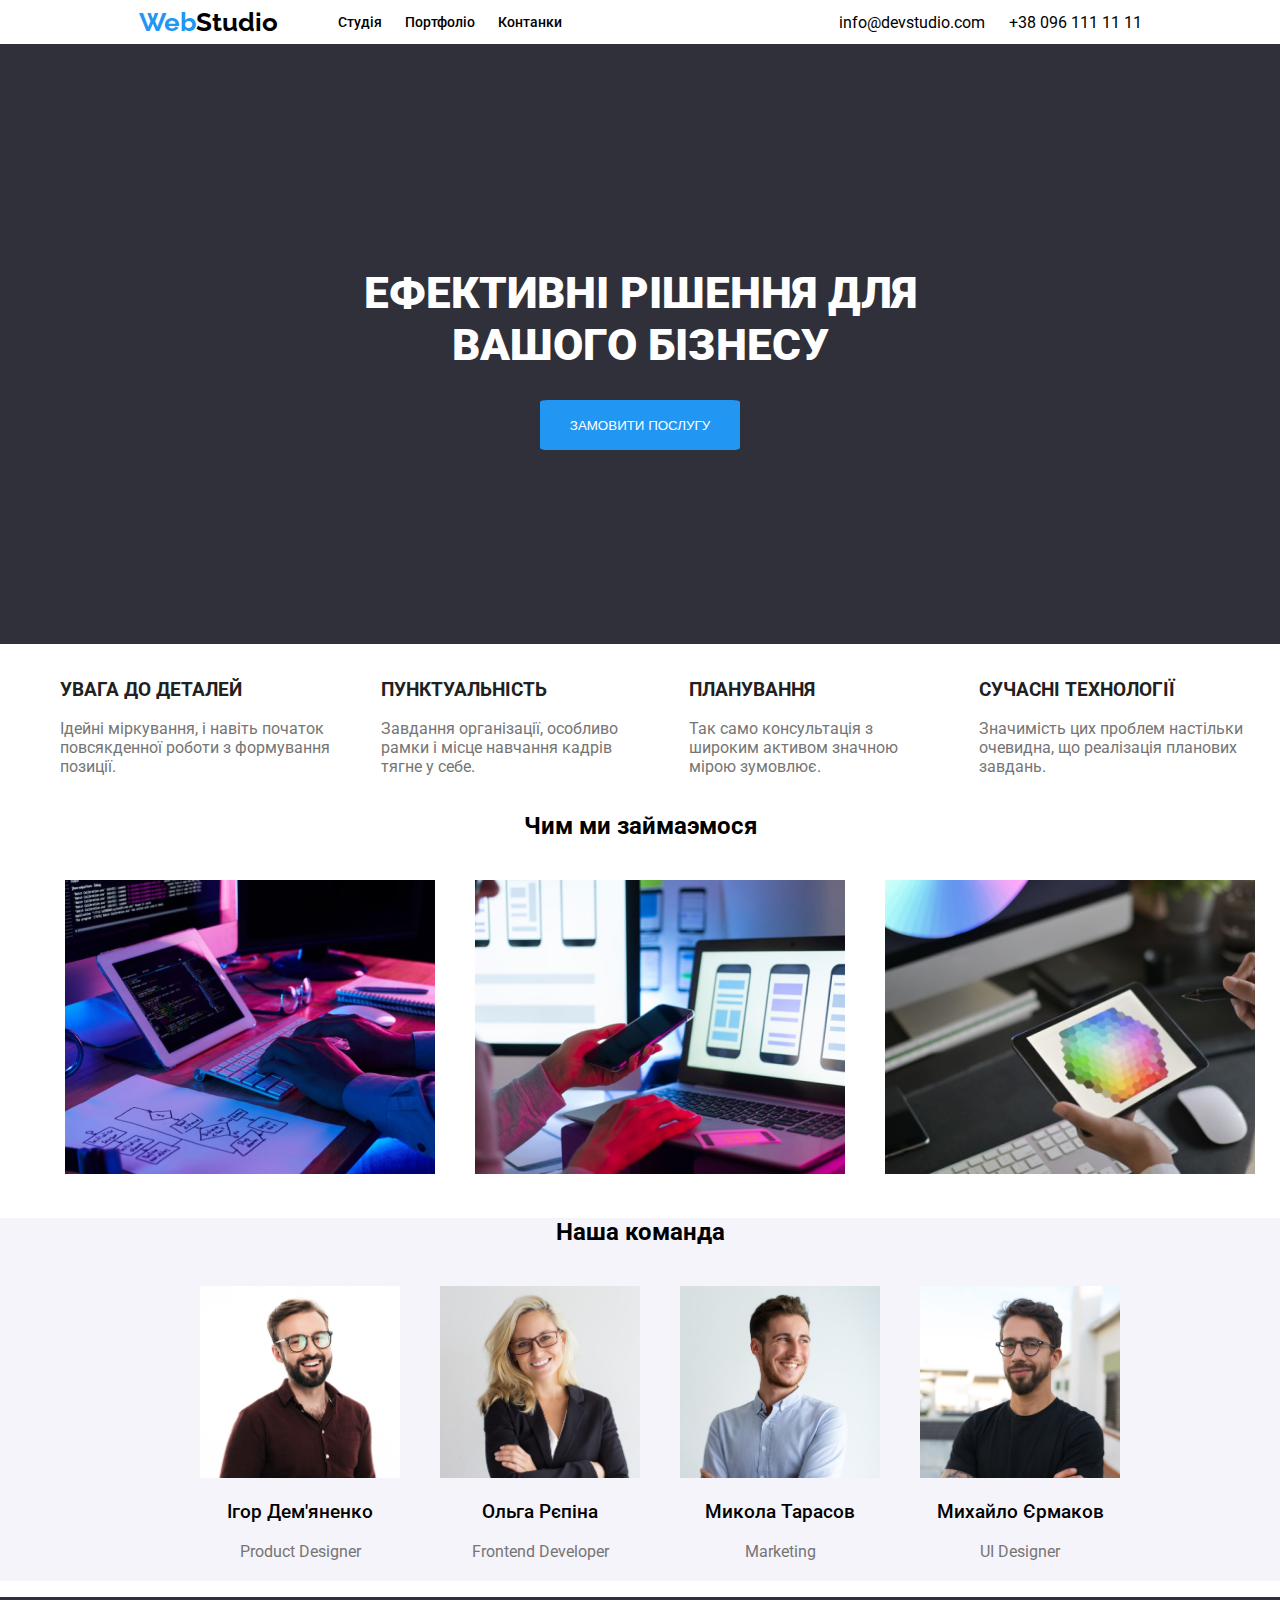
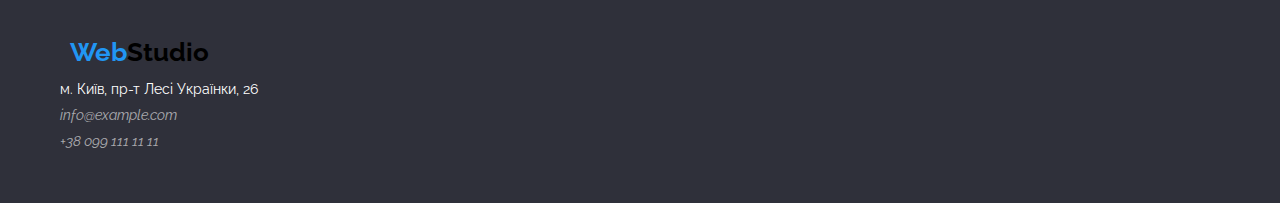
==== index.html @ f9ecc2ef "Initial commit" ====
<!DOCTYPE html>
<html lang="en">
<head>
    <meta charset="UTF-8">
    <meta http-equiv="X-UA-Compatible" content="IE=edge">
    <meta name="viewport" content="width=device-width, initial-scale=1.0">

    <link rel="preconnect" href="https://fonts.googleapis.com">
    <link rel="preconnect" href="https://fonts.gstatic.com" crossorigin>
    <link href="https://fonts.googleapis.com/css2?family=Raleway:wght@700&family=Roboto&display=swap" rel="stylesheet">

    <link rel="stylesheet" href="css/style.css">

    <title>Web Studio</title>
</head>
<body>
    <header>
        <nav class="menu">
            <a class="nav-link logo" href="#">
                <span>Web</span>Studio
            </a>
            <ul>
                <li>
                    <a class="nav-link" href="#">Студія</a>
                    <a class="nav-link" href="/pages/portfolio.html">Портфоліо</a>
                    <a class="nav-link" href="#">Контанки</a>
                </li>
            </ul>
        </nav>
        <div class="contacts">
            <a class="nav-link" href="#">info@devstudio.com </a>
            <a class="nav-link" href="#">+38 096 111 11 11</a>
        </div>
        
    </header>

    <main>
        <section class="solutions">
            <div>
                <h1>Ефективні рішення для вашого бізнесу</h1>
                <input type="button" value="Замовити послугу" />
            </div>       
        </section>

        <section class="details">
            <ul>
                <li>
                    <h3>УВАГА ДО ДЕТАЛЕЙ</h3>
                    <p>Ідейні міркування, і навіть початок повсякденної роботи з формування позиції.</p>
                </li>
                <li>
                    <h3>ПУНКТУАЛЬНІСТЬ</h3>
                    <p>Завдання організації, особливо рамки і місце навчання кадрів тягне у себе.</p>
                </li>
                <li>
                    <h3>ПЛАНУВАННЯ</h3>
                    <p>Так само консультація з широким активом значною мірою зумовлює.</p>
                </li>
                <li>
                    <h3>СУЧАСНІ ТЕХНОЛОГІЇ</h3>
                    <p>Значимість цих проблем настільки очевидна, що реалізація планових завдань.</p>
                </li>
            </ul>
        </section>
      
        <section class="tech-images">
            <h2>Чим ми займаэмося</h2>
            <ul>
                <li><img src="images/1.jpg" width="370" height="294" alt="робота"></li>
                <li><img src="images/2.jpg" width="370" height="294" alt="робота"></li>
                <li><img src="images/3.jpg" width="370" height="294" alt="робота"></li>
            </ul>
        </section>
            
    </section>
        <section class="team">
            <h2>Наша команда</h2>
            <ul>
                <li>
                    <img src="images/person1.jpg" width="200" height="192" alt="фото">
                    <h3>Ігор Дем'яненко</h3>
                    <label>Product Designer</label>
                </li>
                <li>
                    <img src="images/person2.jpg" width="200" height="192" alt="фото">
                    <h3>Ольга Рєпіна</h3>
                    <label>Frontend Developer</label>
                </li>
                <li>
                    <img src="images/person3.jpg" width="200" height="192" alt="фото">
                    <h3>Микола Тарасов</h3>
                    <label>Marketing</label>
                </li>
                <li>
                    <img src="images/person4.jpg" width="200" height="192" alt="фото">
                    <h3>Михайло Єрмаков</h3>
                    <label>UI Designer</label>
                </li>
            </ul>
        </section>
    </main>

    <footer>
        <a href="#" class="nav-link logo">
            <span>Web</span>Studio
        </a>
        
        <address>
            <ul>
                <li>
                    <address>м. Київ, пр-т Лесі Українки, 26</address>
                </li>
                <li>
                    <a href="mailto:info@example.com">info@example.com</a>
                </li>
                <li>
                    <a href="tel:+380991111111"> +38 099 111 11 11</a>
                </li>
            </ul>
        </address>
            
    </footer>
</body>
</html>
---- css/style.css ----
body {
    margin: 0;
    padding: 0;
    font-family: 'Roboto', sans-serif;
    background-color: white;
}
header {
    display: flex;
    justify-content: space-around;
    align-items: center;
}

.menu {
    display: flex;
    align-items: center;

    font-weight: 700;
    font-size: 26px;
}

.menu ul {
    display: flex;
    list-style: none;
    justify-content: space-around;

    font-weight: 500;
    font-size: 14px;
}



.nav-link {
    margin: 0 10px;
    text-decoration: none;
    color: black;
}

.nav-link:hover {
    color: #2196F3;
}

.logo {
    font-family: 'Raleway', sans-serif;
}
.logo span {
    color: #2196F3;
}

.logo:hover span {
    color: black;
}

.solutions {
    display: flex;
    justify-content: center;
    text-align: center;
    align-items: center;
    height: 600px;
    
    background-color: #2F303A;
}

.solutions h1 {
    text-transform: uppercase;
    color:white;

    width: 50vw;
    font-weight: 900;
    font-size: 44px;
}

.solutions input {
    width: 200px;
    height: 50px;

    border: 0px;
    border-radius: 4%;

    text-transform: uppercase;
    background: #2196F3;
    color:white;
}


.details ul {
    display: flex;
    justify-content: space-around;
    list-style: none;
    
}

.details ul li {
    margin: 0 20px;
}

.details ul li h3 {
    color: #212121;
    font-weight: 700;
}

.details ul li p {
    color: #757575;
    font-weight: 400;
}

.tech-images h2 {
    text-align: center;
}

.tech-images ul {
    display: flex;
    justify-content: center;
    list-style: none;
}

.tech-images ul li img {
    margin: 20px;
}

.team {
    text-align: center;
    background: #F5F4FA;
}


.team ul {
    list-style: none;
    display: flex;
    justify-content: center;
}

.team ul li {
    margin: 20px;
}

.team ul li h3 {
    font-weight: 500;
}

.team ul li label {
    color: #757575;
    font-weight: 400;
}

footer {
    padding: 40px 60px;
    background: #2F303A;
    font-family: 'Raleway';
    font-style: normal;
    font-weight: 700;
    font-size: 26px;
}

footer ul {
    font-weight: 400;
    font-size: 14px;
    list-style: none;
    color: white;
    padding: 0;
}

footer ul li {
    margin: 10px 0;
    font-size: 14px;
}

footer ul li address {
    font-style: normal;
}

footer ul li a {
    text-decoration: none;
    color: rgba(255,255,255,0.6);
}

/*portfolio page*/
 .guide ul {
   display: flex;
   justify-content: space-around;
   list-style: none;
   width: 30%;
   margin: 10px auto;
 }

 .guide ul li input {
    background: #F5F4FA;
    color: #212121;
    border: none;
    border-radius: 4px;
    padding: 5px;
    font-family: 'Roboto';
    font-size: 16px;
    font-weight: 500;
 }

 .guide ul li input:hover {
    background: #2196F3;
    color: #ffffff;
    cursor: pointer;
    
 }
 .products ul {
    list-style: none;
    display: flex;
    flex-wrap: wrap;
    justify-content: space-around;
    margin: 40px auto;
    width: 80%;
 }

.products ul li {
    margin: 7px;
    padding-bottom: 20px;
    border: 1px solid #EEEEEE;
}

.products ul li:hover {
    box-shadow: 0px 1px 1px rgba(0, 0, 0, 0.12), 0px 4px 4px rgba(0, 0, 0, 0.6), 0px 4px 6px rgba(0, 0, 0, 0.16);
}

.products ul h3 {
    font-weight: 700;
    margin-left: 10px;
}

.products ul label {
    color: #757575;
    margin-left: 10px;
    font-weight: 400;
    
}
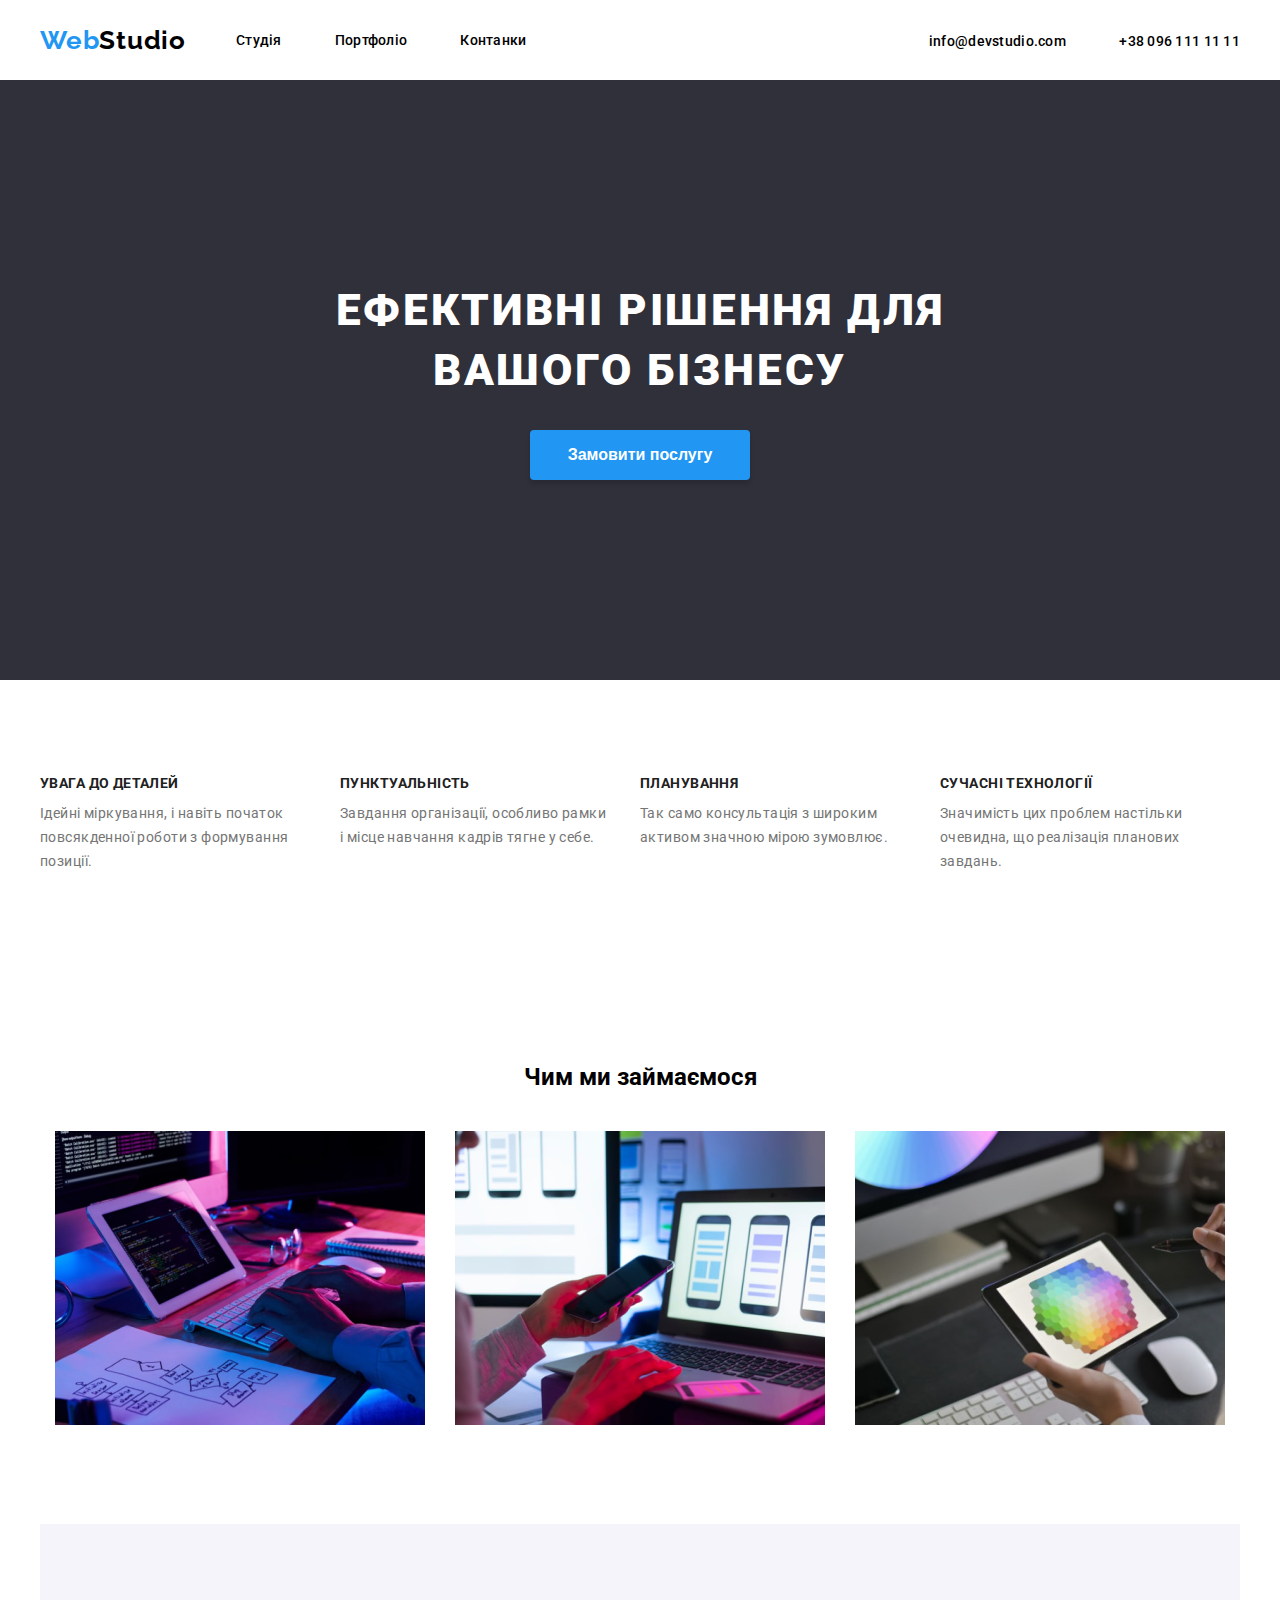
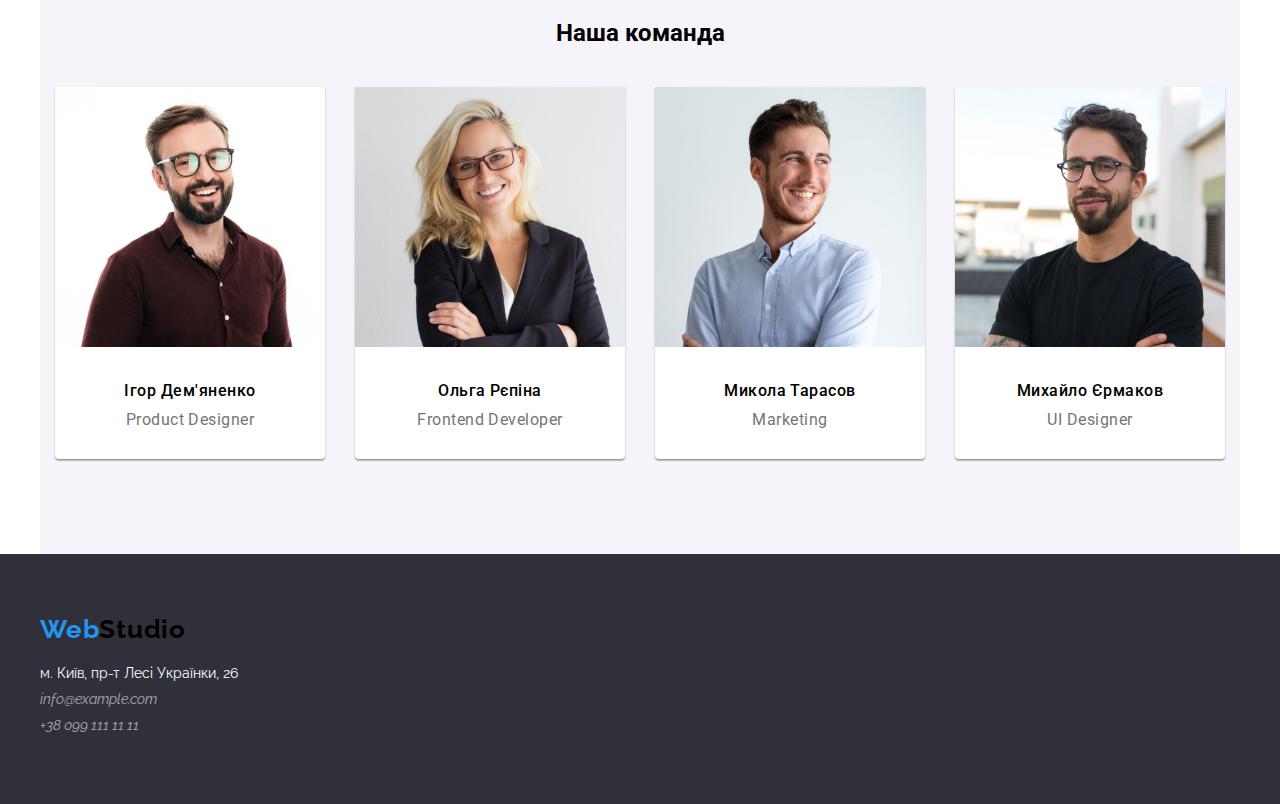
==== commit 11edb71e: "bug fixed" ====
--- a/index.html
+++ b/index.html
@@ -14,7 +14,7 @@
     <title>Web Studio</title>
 </head>
 <body>
-    <header>
+    <header class="container">
         <nav class="menu">
             <a class="nav-link logo" href="#">
                 <span>Web</span>Studio
@@ -42,7 +42,7 @@
             </div>       
         </section>
 
-        <section class="details">
+        <section class="details container">
             <ul>
                 <li>
                     <h3>УВАГА ДО ДЕТАЛЕЙ</h3>
@@ -63,8 +63,8 @@
             </ul>
         </section>
       
-        <section class="tech-images">
-            <h2>Чим ми займаэмося</h2>
+        <section class="tech-images container">
+            <h2>Чим ми займаємося</h2>
             <ul>
                 <li><img src="images/1.jpg" width="370" height="294" alt="робота"></li>
                 <li><img src="images/2.jpg" width="370" height="294" alt="робота"></li>
@@ -73,26 +73,26 @@
         </section>
             
     </section>
-        <section class="team">
+        <section class="team container">
             <h2>Наша команда</h2>
             <ul>
                 <li>
-                    <img src="images/person1.jpg" width="200" height="192" alt="фото">
+                    <img src="images/person1.jpg" width="270" height="260" alt="фото">
                     <h3>Ігор Дем'яненко</h3>
                     <label>Product Designer</label>
                 </li>
                 <li>
-                    <img src="images/person2.jpg" width="200" height="192" alt="фото">
+                    <img src="images/person2.jpg" width="270" height="260" alt="фото">
                     <h3>Ольга Рєпіна</h3>
                     <label>Frontend Developer</label>
                 </li>
                 <li>
-                    <img src="images/person3.jpg" width="200" height="192" alt="фото">
+                    <img src="images/person3.jpg" width="270" height="260" alt="фото">
                     <h3>Микола Тарасов</h3>
                     <label>Marketing</label>
                 </li>
                 <li>
-                    <img src="images/person4.jpg" width="200" height="192" alt="фото">
+                    <img src="images/person4.jpg" width="270" height="260" alt="фото">
                     <h3>Михайло Єрмаков</h3>
                     <label>UI Designer</label>
                 </li>
@@ -101,24 +101,24 @@
     </main>
 
     <footer>
-        <a href="#" class="nav-link logo">
-            <span>Web</span>Studio
-        </a>
-        
-        <address>
-            <ul>
-                <li>
-                    <address>м. Київ, пр-т Лесі Українки, 26</address>
-                </li>
-                <li>
-                    <a href="mailto:info@example.com">info@example.com</a>
-                </li>
-                <li>
-                    <a href="tel:+380991111111"> +38 099 111 11 11</a>
-                </li>
-            </ul>
-        </address>
-            
+        <div class="container">
+            <a href="#" class="nav-link logo">
+                <span>Web</span>Studio
+            </a> 
+            <address>
+                <ul>
+                    <li>
+                        <address>м. Київ, пр-т Лесі Українки, 26</address>
+                    </li>
+                    <li>
+                        <a href="mailto:info@example.com">info@example.com</a>
+                    </li>
+                    <li>
+                        <a href="tel:+380991111111"> +38 099 111 11 11</a>
+                    </li>
+                </ul>
+            </address>
+        </div>        
     </footer>
 </body>
 </html>--- a/css/style.css
+++ b/css/style.css
@@ -1,15 +1,31 @@
-body {
+* {
     margin: 0;
     padding: 0;
+    box-sizing: border-box;
+}
+body {
     font-family: 'Roboto', sans-serif;
     background-color: white;
 }
 header {
     display: flex;
-    justify-content: space-around;
+    justify-content: space-between;
     align-items: center;
-}
-
+    height: 80px;
+}
+
+section {
+    padding-top: 95px;
+    padding-bottom: 95px;
+}
+ul {
+    width: 100%;
+}
+
+.container {
+    width: 1200px;
+    margin: auto;
+}
 .menu {
     display: flex;
     align-items: center;
@@ -21,19 +37,29 @@
 .menu ul {
     display: flex;
     list-style: none;
-    justify-content: space-around;
+    justify-content: space-between;
 
     font-weight: 500;
     font-size: 14px;
 }
 
 
+.contacts a {
+    margin-right: 0px;
+    margin-left: 50px;
+}
 
 .nav-link {
-    margin: 0 10px;
+    margin-right: 50px;
     text-decoration: none;
     color: black;
-}
+    font-style: normal;
+    font-weight: 500;
+    font-size: 14px;
+    line-height: 16px;
+    letter-spacing: 0.02em;
+}
+
 
 .nav-link:hover {
     color: #2196F3;
@@ -41,6 +67,11 @@
 
 .logo {
     font-family: 'Raleway', sans-serif;
+    font-style: normal;
+    font-weight: 700;
+    font-size: 26px;
+    line-height: 31px;
+    letter-spacing: 0.03em;
 }
 .logo span {
     color: #2196F3;
@@ -61,60 +92,87 @@
 }
 
 .solutions h1 {
-    text-transform: uppercase;
+    width: 700px;
     color:white;
-
-    width: 50vw;
+    margin-bottom: 30px;
+
+    font-style: normal;
     font-weight: 900;
     font-size: 44px;
+    line-height: 60px;
+    
+    text-align: center;
+    letter-spacing: 0.06em;
+    text-transform: uppercase;
 }
 
 .solutions input {
-    width: 200px;
+    width: 220px;
     height: 50px;
 
     border: 0px;
-    border-radius: 4%;
-
-    text-transform: uppercase;
+    box-shadow: 0px 4px 4px rgba(0, 0, 0, 0.15);
+    border-radius: 4px;
+
     background: #2196F3;
     color:white;
-}
-
+
+    font-style: normal;
+    font-weight: 700;
+    font-size: 16px;
+    line-height: 30px;
+}
+
+.solutions input:hover {
+    cursor: pointer;
+}
 
 .details ul {
     display: flex;
-    justify-content: space-around;
-    list-style: none;
+    justify-content: space-between;
+    list-style: none;
+    padding-left: 0px;
     
 }
 
 .details ul li {
-    margin: 0 20px;
+    margin-right: 30px;
 }
 
 .details ul li h3 {
+    margin-bottom: 10px;
     color: #212121;
-    font-weight: 700;
+    font-style: normal;
+    font-weight: 700;
+    font-size: 14px;
+    line-height: 16px;
+    letter-spacing: 0.03em;
+    text-transform: uppercase;
 }
 
 .details ul li p {
+    width: 270px;
     color: #757575;
+    font-style: normal;
     font-weight: 400;
+    font-size: 14px;
+    line-height: 24px;
+    letter-spacing: 0.03em;
 }
 
 .tech-images h2 {
     text-align: center;
+    margin-bottom: 40px;
 }
 
 .tech-images ul {
     display: flex;
-    justify-content: center;
-    list-style: none;
-}
-
-.tech-images ul li img {
-    margin: 20px;
+    justify-content: space-between;
+    list-style: none;
+}
+    
+.tech-images ul li {
+    margin: 0 15px;
 }
 
 .team {
@@ -122,28 +180,50 @@
     background: #F5F4FA;
 }
 
+.team h2 {
+    margin-bottom: 40px;  
+}
+
 
 .team ul {
     list-style: none;
     display: flex;
-    justify-content: center;
+    justify-content: space-between;
 }
 
 .team ul li {
-    margin: 20px;
+    background: #FFFFFF;
+    width: 270px;
+    margin: 0 15px;
+    padding-bottom: 30px;
+    box-shadow: 0px 1px 3px rgba(0, 0, 0, 0.12), 0px 1px 1px rgba(0, 0, 0, 0.14), 0px 2px 1px rgba(0, 0, 0, 0.2);
+    border-radius: 0px 0px 4px 4px;
 }
 
 .team ul li h3 {
+    font-style: normal;
     font-weight: 500;
+    font-size: 16px;
+    line-height: 19px;
+    text-align: center;
+    letter-spacing: 0.03em;
+    margin-top: 30px;
+    margin-bottom: 10px;
 }
 
 .team ul li label {
     color: #757575;
+    font-style: normal;
     font-weight: 400;
+    font-size: 16px;
+    line-height: 19px;
+    text-align: center;
+    letter-spacing: 0.03em;
 }
 
 footer {
-    padding: 40px 60px;
+    padding: 60px 0;
+    height: 250px;
     background: #2F303A;
     font-family: 'Raleway';
     font-style: normal;
@@ -152,6 +232,7 @@
 }
 
 footer ul {
+    margin-top: 20px;
     font-weight: 400;
     font-size: 14px;
     list-style: none;
@@ -174,11 +255,16 @@
 }
 
 /*portfolio page*/
+.guide {
+    padding-top: 100px;
+    padding-bottom: 50px;
+}
+
  .guide ul {
    display: flex;
-   justify-content: space-around;
+   justify-content: space-between;
    list-style: none;
-   width: 30%;
+   width: 550px;
    margin: 10px auto;
  }
 
@@ -199,13 +285,15 @@
     cursor: pointer;
     
  }
+ .products {
+    padding-top: 0;
+ }
  .products ul {
     list-style: none;
     display: flex;
     flex-wrap: wrap;
-    justify-content: space-around;
+    justify-content: space-between;
     margin: 40px auto;
-    width: 80%;
  }
 
 .products ul li {
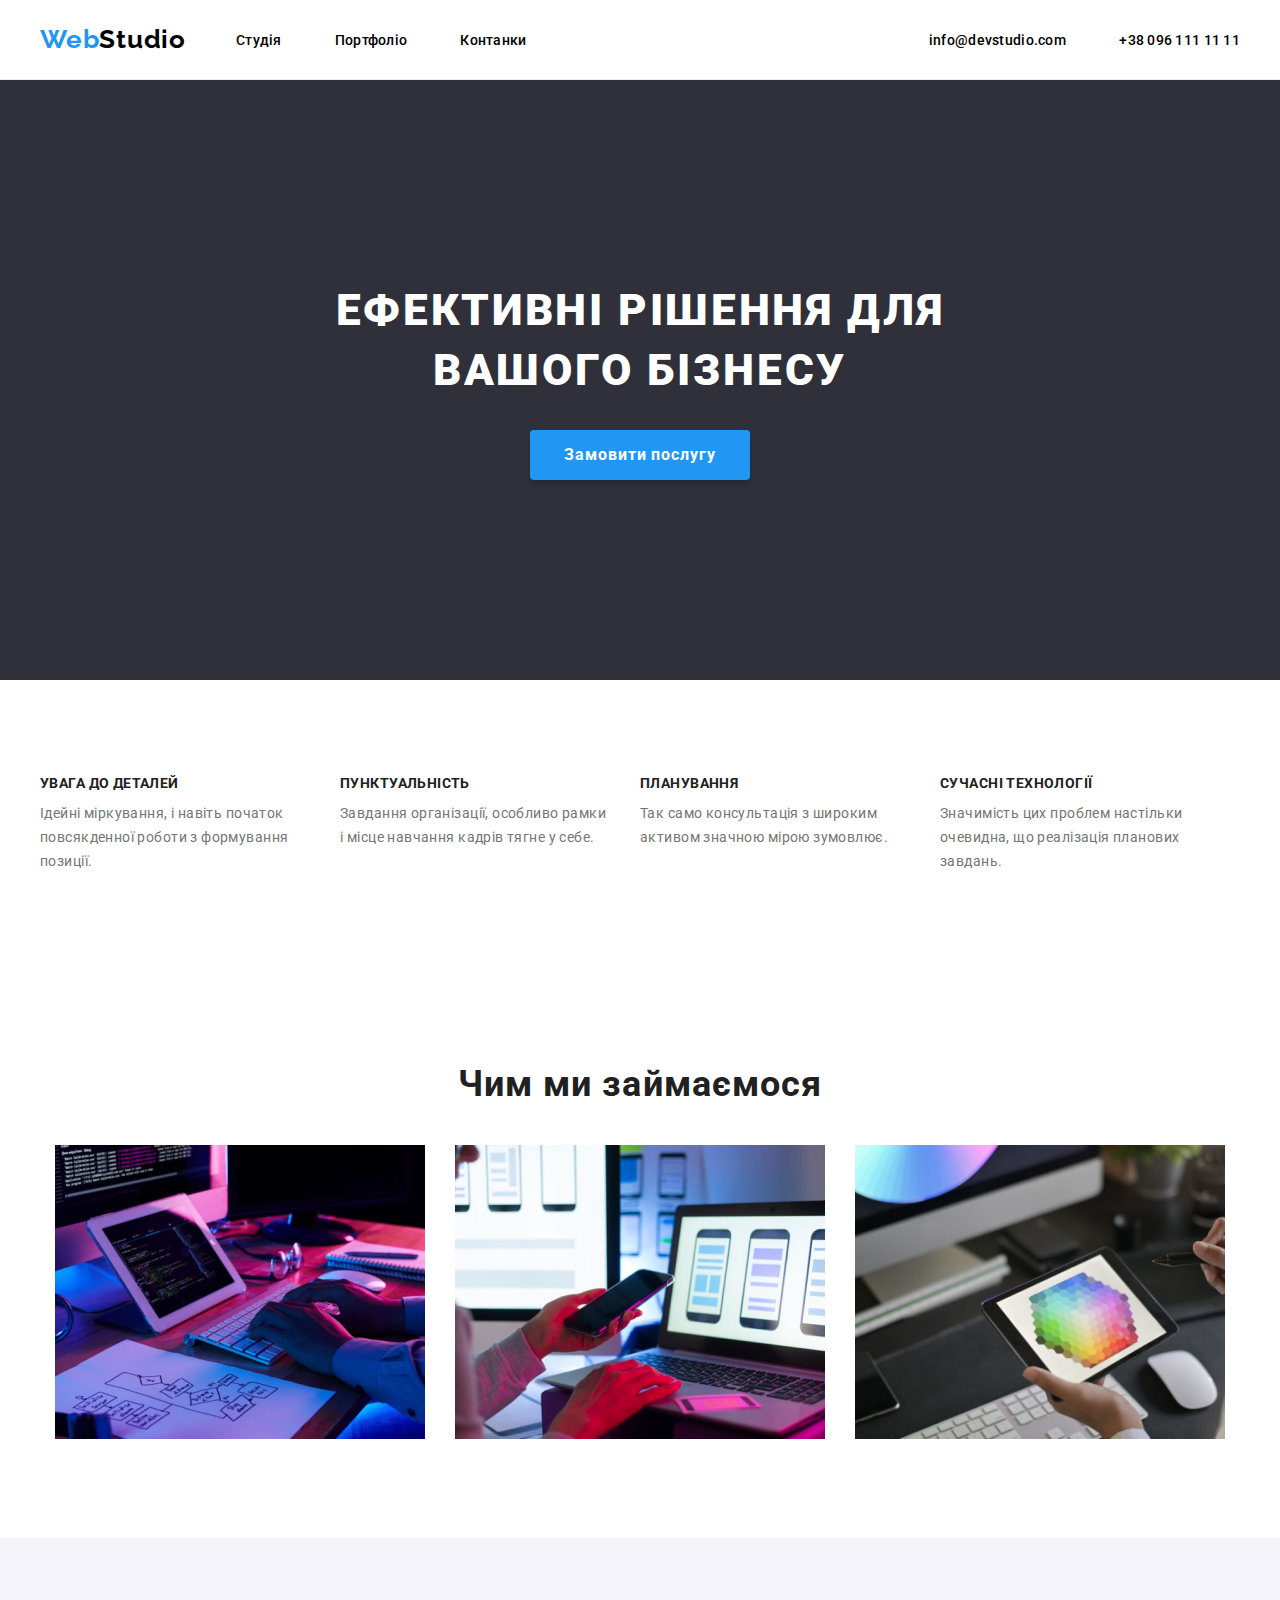
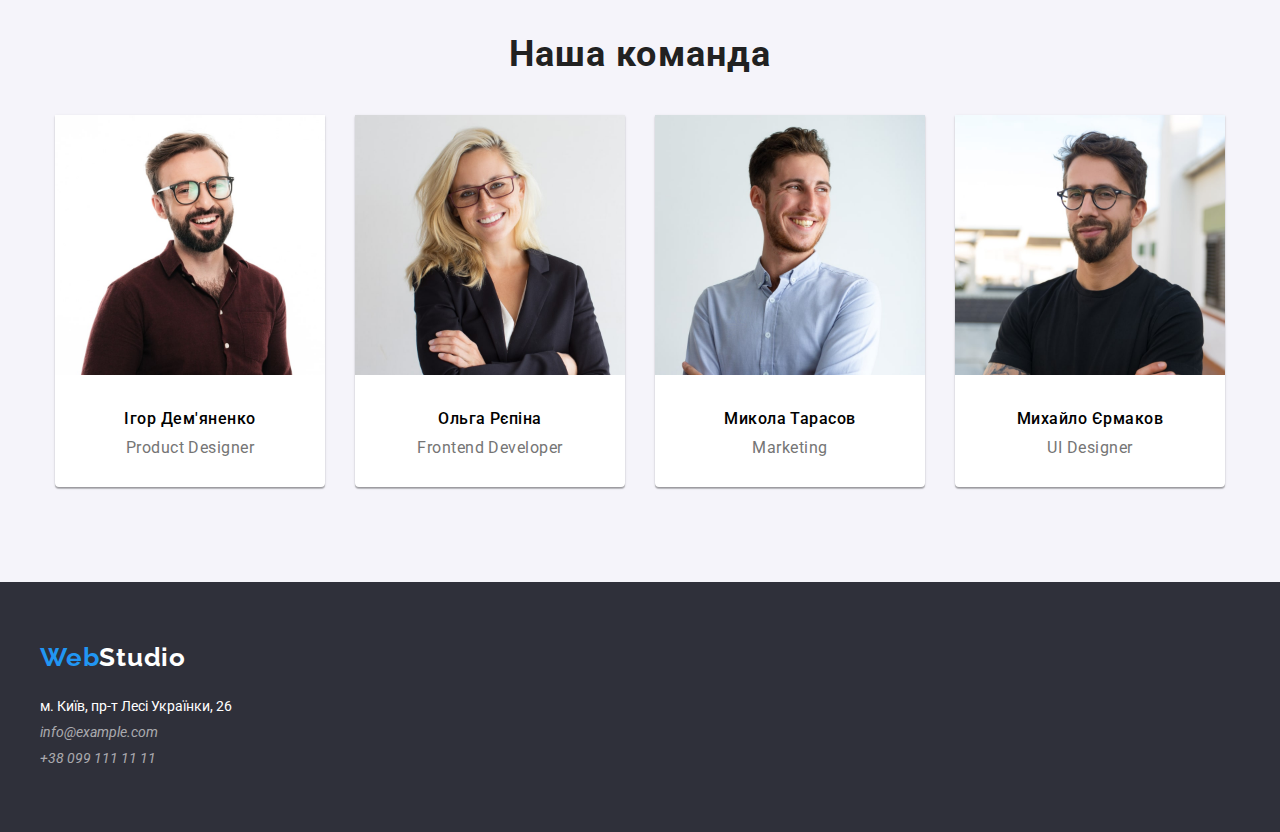
==== commit 747900d9: "hw3" ====
--- a/index.html
+++ b/index.html
@@ -1,124 +1,162 @@
 <!DOCTYPE html>
 <html lang="en">
-<head>
-    <meta charset="UTF-8">
-    <meta http-equiv="X-UA-Compatible" content="IE=edge">
-    <meta name="viewport" content="width=device-width, initial-scale=1.0">
+  <head>
+    <meta charset="UTF-8" />
+    <meta http-equiv="X-UA-Compatible" content="IE=edge" />
+    <meta name="viewport" content="width=device-width, initial-scale=1.0" />
 
-    <link rel="preconnect" href="https://fonts.googleapis.com">
-    <link rel="preconnect" href="https://fonts.gstatic.com" crossorigin>
-    <link href="https://fonts.googleapis.com/css2?family=Raleway:wght@700&family=Roboto&display=swap" rel="stylesheet">
+    <link rel="preconnect" href="https://fonts.googleapis.com" />
+    <link rel="preconnect" href="https://fonts.gstatic.com" crossorigin />
+    <link
+      href="https://fonts.googleapis.com/css2?family=Raleway:wght@700&family=Roboto&display=swap"
+      rel="stylesheet"
+    />
 
-    <link rel="stylesheet" href="css/style.css">
+    <link rel="stylesheet" href="css/style.css" />
 
     <title>Web Studio</title>
-</head>
-<body>
-    <header class="container">
+  </head>
+  <body>
+    <header>
+      <div class="container">
         <nav class="menu">
-            <a class="nav-link logo" href="#">
-                <span>Web</span>Studio
-            </a>
-            <ul>
-                <li>
-                    <a class="nav-link" href="#">Студія</a>
-                    <a class="nav-link" href="/pages/portfolio.html">Портфоліо</a>
-                    <a class="nav-link" href="#">Контанки</a>
-                </li>
-            </ul>
+          <a class="nav-link logo" href="#"> <span>Web</span>Studio </a>
+          <ul>
+            <li>
+              <a class="nav-link" href="index.html">Студія</a>
+              <a class="nav-link" href="/pages/portfolio.html">Портфоліо</a>
+              <a class="nav-link" href="#">Контанки</a>
+            </li>
+          </ul>
         </nav>
         <div class="contacts">
-            <a class="nav-link" href="#">info@devstudio.com </a>
-            <a class="nav-link" href="#">+38 096 111 11 11</a>
+          <a class="nav-link" href="#">info@devstudio.com </a>
+          <a class="nav-link" href="#">+38 096 111 11 11</a>
         </div>
-        
+      </div>
     </header>
 
     <main>
-        <section class="solutions">
-            <div>
-                <h1>Ефективні рішення для вашого бізнесу</h1>
-                <input type="button" value="Замовити послугу" />
-            </div>       
-        </section>
+      <section class="solutions">
+        <div>
+          <h1>Ефективні рішення для вашого бізнесу</h1>
+          <button>Замовити послугу</button>
+        </div>
+      </section>
 
-        <section class="details container">
-            <ul>
-                <li>
-                    <h3>УВАГА ДО ДЕТАЛЕЙ</h3>
-                    <p>Ідейні міркування, і навіть початок повсякденної роботи з формування позиції.</p>
-                </li>
-                <li>
-                    <h3>ПУНКТУАЛЬНІСТЬ</h3>
-                    <p>Завдання організації, особливо рамки і місце навчання кадрів тягне у себе.</p>
-                </li>
-                <li>
-                    <h3>ПЛАНУВАННЯ</h3>
-                    <p>Так само консультація з широким активом значною мірою зумовлює.</p>
-                </li>
-                <li>
-                    <h3>СУЧАСНІ ТЕХНОЛОГІЇ</h3>
-                    <p>Значимість цих проблем настільки очевидна, що реалізація планових завдань.</p>
-                </li>
-            </ul>
-        </section>
-      
-        <section class="tech-images container">
-            <h2>Чим ми займаємося</h2>
-            <ul>
-                <li><img src="images/1.jpg" width="370" height="294" alt="робота"></li>
-                <li><img src="images/2.jpg" width="370" height="294" alt="робота"></li>
-                <li><img src="images/3.jpg" width="370" height="294" alt="робота"></li>
-            </ul>
-        </section>
-            
-    </section>
-        <section class="team container">
-            <h2>Наша команда</h2>
-            <ul>
-                <li>
-                    <img src="images/person1.jpg" width="270" height="260" alt="фото">
-                    <h3>Ігор Дем'яненко</h3>
-                    <label>Product Designer</label>
-                </li>
-                <li>
-                    <img src="images/person2.jpg" width="270" height="260" alt="фото">
-                    <h3>Ольга Рєпіна</h3>
-                    <label>Frontend Developer</label>
-                </li>
-                <li>
-                    <img src="images/person3.jpg" width="270" height="260" alt="фото">
-                    <h3>Микола Тарасов</h3>
-                    <label>Marketing</label>
-                </li>
-                <li>
-                    <img src="images/person4.jpg" width="270" height="260" alt="фото">
-                    <h3>Михайло Єрмаков</h3>
-                    <label>UI Designer</label>
-                </li>
-            </ul>
-        </section>
+      <section class="details container">
+        <ul>
+          <li>
+            <h3>УВАГА ДО ДЕТАЛЕЙ</h3>
+            <p>
+              Ідейні міркування, і навіть початок повсякденної роботи з
+              формування позиції.
+            </p>
+          </li>
+          <li>
+            <h3>ПУНКТУАЛЬНІСТЬ</h3>
+            <p>
+              Завдання організації, особливо рамки і місце навчання кадрів тягне
+              у себе.
+            </p>
+          </li>
+          <li>
+            <h3>ПЛАНУВАННЯ</h3>
+            <p>
+              Так само консультація з широким активом значною мірою зумовлює.
+            </p>
+          </li>
+          <li>
+            <h3>СУЧАСНІ ТЕХНОЛОГІЇ</h3>
+            <p>
+              Значимість цих проблем настільки очевидна, що реалізація планових
+              завдань.
+            </p>
+          </li>
+        </ul>
+      </section>
+
+      <section class="tech-images container">
+        <h2>Чим ми займаємося</h2>
+        <ul>
+          <li>
+            <img src="images/1.jpg" width="370" height="294" alt="робота" />
+          </li>
+          <li>
+            <img src="images/2.jpg" width="370" height="294" alt="робота" />
+          </li>
+          <li>
+            <img src="images/3.jpg" width="370" height="294" alt="робота" />
+          </li>
+        </ul>
+      </section>
+
+      <section class="team">
+        <div class="container">
+          <h2>Наша команда</h2>
+          <ul>
+            <li>
+              <img
+                src="images/person1.jpg"
+                width="270"
+                height="260"
+                alt="фото"
+              />
+              <h3>Ігор Дем'яненко</h3>
+              <label>Product Designer</label>
+            </li>
+            <li>
+              <img
+                src="images/person2.jpg"
+                width="270"
+                height="260"
+                alt="фото"
+              />
+              <h3>Ольга Рєпіна</h3>
+              <label>Frontend Developer</label>
+            </li>
+            <li>
+              <img
+                src="images/person3.jpg"
+                width="270"
+                height="260"
+                alt="фото"
+              />
+              <h3>Микола Тарасов</h3>
+              <label>Marketing</label>
+            </li>
+            <li>
+              <img
+                src="images/person4.jpg"
+                width="270"
+                height="260"
+                alt="фото"
+              />
+              <h3>Михайло Єрмаков</h3>
+              <label>UI Designer</label>
+            </li>
+          </ul>
+        </div>
+      </section>
     </main>
 
     <footer>
-        <div class="container">
-            <a href="#" class="nav-link logo">
-                <span>Web</span>Studio
-            </a> 
-            <address>
-                <ul>
-                    <li>
-                        <address>м. Київ, пр-т Лесі Українки, 26</address>
-                    </li>
-                    <li>
-                        <a href="mailto:info@example.com">info@example.com</a>
-                    </li>
-                    <li>
-                        <a href="tel:+380991111111"> +38 099 111 11 11</a>
-                    </li>
-                </ul>
-            </address>
-        </div>        
+      <div class="container">
+        <a href="#" class="nav-link logo"> <span>Web</span>Studio </a>
+        <address>
+          <ul>
+            <li>
+              <address>м. Київ, пр-т Лесі Українки, 26</address>
+            </li>
+            <li>
+              <a href="mailto:info@example.com">info@example.com</a>
+            </li>
+            <li>
+              <a href="tel:+380991111111"> +38 099 111 11 11</a>
+            </li>
+          </ul>
+        </address>
+      </div>
     </footer>
-</body>
-</html>+  </body>
+</html>
--- a/css/style.css
+++ b/css/style.css
@@ -5,21 +5,35 @@
 }
 body {
     font-family: 'Roboto', sans-serif;
-    background-color: white;
+    background: #FFF;
 }
 header {
+    height: 80px;
+    border-bottom: 1px solid #ECECEC;
+}
+
+header .container{
     display: flex;
     justify-content: space-between;
     align-items: center;
     height: 80px;
+    border-bottom: 1px solid #ECECEC;
 }
 
 section {
     padding-top: 95px;
     padding-bottom: 95px;
 }
-ul {
-    width: 100%;
+
+section h2 {
+    font-family: 'Roboto';
+    font-style: normal;
+    font-weight: 700;
+    font-size: 36px;
+    line-height: 42px;
+    text-align: center;
+    letter-spacing: 0.03em;
+    color: #212121;
 }
 
 .container {
@@ -92,9 +106,9 @@
 }
 
 .solutions h1 {
-    width: 700px;
+    max-width: 700px;
     color:white;
-    margin-bottom: 30px;
+    padding-bottom: 30px;
 
     font-style: normal;
     font-weight: 900;
@@ -106,9 +120,9 @@
     text-transform: uppercase;
 }
 
-.solutions input {
+.solutions button {
     width: 220px;
-    height: 50px;
+    min-height: 50px;
 
     border: 0px;
     box-shadow: 0px 4px 4px rgba(0, 0, 0, 0.15);
@@ -117,10 +131,12 @@
     background: #2196F3;
     color:white;
 
+    font-family: 'Roboto';
     font-style: normal;
     font-weight: 700;
     font-size: 16px;
     line-height: 30px;
+    letter-spacing: 0.06em;
 }
 
 .solutions input:hover {
@@ -140,7 +156,7 @@
 }
 
 .details ul li h3 {
-    margin-bottom: 10px;
+    padding-bottom: 10px;
     color: #212121;
     font-style: normal;
     font-weight: 700;
@@ -162,7 +178,7 @@
 
 .tech-images h2 {
     text-align: center;
-    margin-bottom: 40px;
+    padding-bottom: 40px;
 }
 
 .tech-images ul {
@@ -181,7 +197,7 @@
 }
 
 .team h2 {
-    margin-bottom: 40px;  
+    padding-bottom: 40px;  
 }
 
 
@@ -207,8 +223,8 @@
     line-height: 19px;
     text-align: center;
     letter-spacing: 0.03em;
-    margin-top: 30px;
-    margin-bottom: 10px;
+    padding-top: 30px;
+    padding-bottom: 10px;
 }
 
 .team ul li label {
@@ -230,9 +246,24 @@
     font-weight: 700;
     font-size: 26px;
 }
+footer .container > address {
+    padding-top: 20px;
+}
+
+footer .logo {
+    color: white;
+}
+
+footer .logo:hover {
+    color: #2196F3;
+}
+
+footer .logo:hover span {
+    color: white;
+}
 
 footer ul {
-    margin-top: 20px;
+    font-family: 'Roboto';
     font-weight: 400;
     font-size: 14px;
     list-style: none;
@@ -241,7 +272,7 @@
 }
 
 footer ul li {
-    margin: 10px 0;
+    padding: 5px 0;
     font-size: 14px;
 }
 
@@ -265,7 +296,8 @@
    justify-content: space-between;
    list-style: none;
    width: 550px;
-   margin: 10px auto;
+   margin: auto;
+   padding: 10px 0;
  }
 
  .guide ul li input {
@@ -292,14 +324,16 @@
     list-style: none;
     display: flex;
     flex-wrap: wrap;
-    justify-content: space-between;
-    margin: 40px auto;
+    gap: 30px;
+    justify-content: space-between;
+    margin: auto;
  }
 
 .products ul li {
-    margin: 7px;
     padding-bottom: 20px;
     border: 1px solid #EEEEEE;
+    flex-basis: calc((100% - 60px) / 3);
+
 }
 
 .products ul li:hover {
@@ -307,14 +341,23 @@
 }
 
 .products ul h3 {
-    font-weight: 700;
-    margin-left: 10px;
+    padding: 20px 0px 5px 24px;
+    font-family: 'Roboto';
+    font-style: normal;
+    font-weight: 700;
+    font-size: 18px;
+    line-height: 36px;
+    letter-spacing: 0.06em;
 }
 
 .products ul label {
+    padding: 5px 0px 20px 24px;
     color: #757575;
-    margin-left: 10px;
+    font-family: 'Roboto';
+    font-style: normal;
     font-weight: 400;
-    
-}
-
+    font-size: 16px;
+    line-height: 30px;
+    letter-spacing: 0.03em;   
+}
+
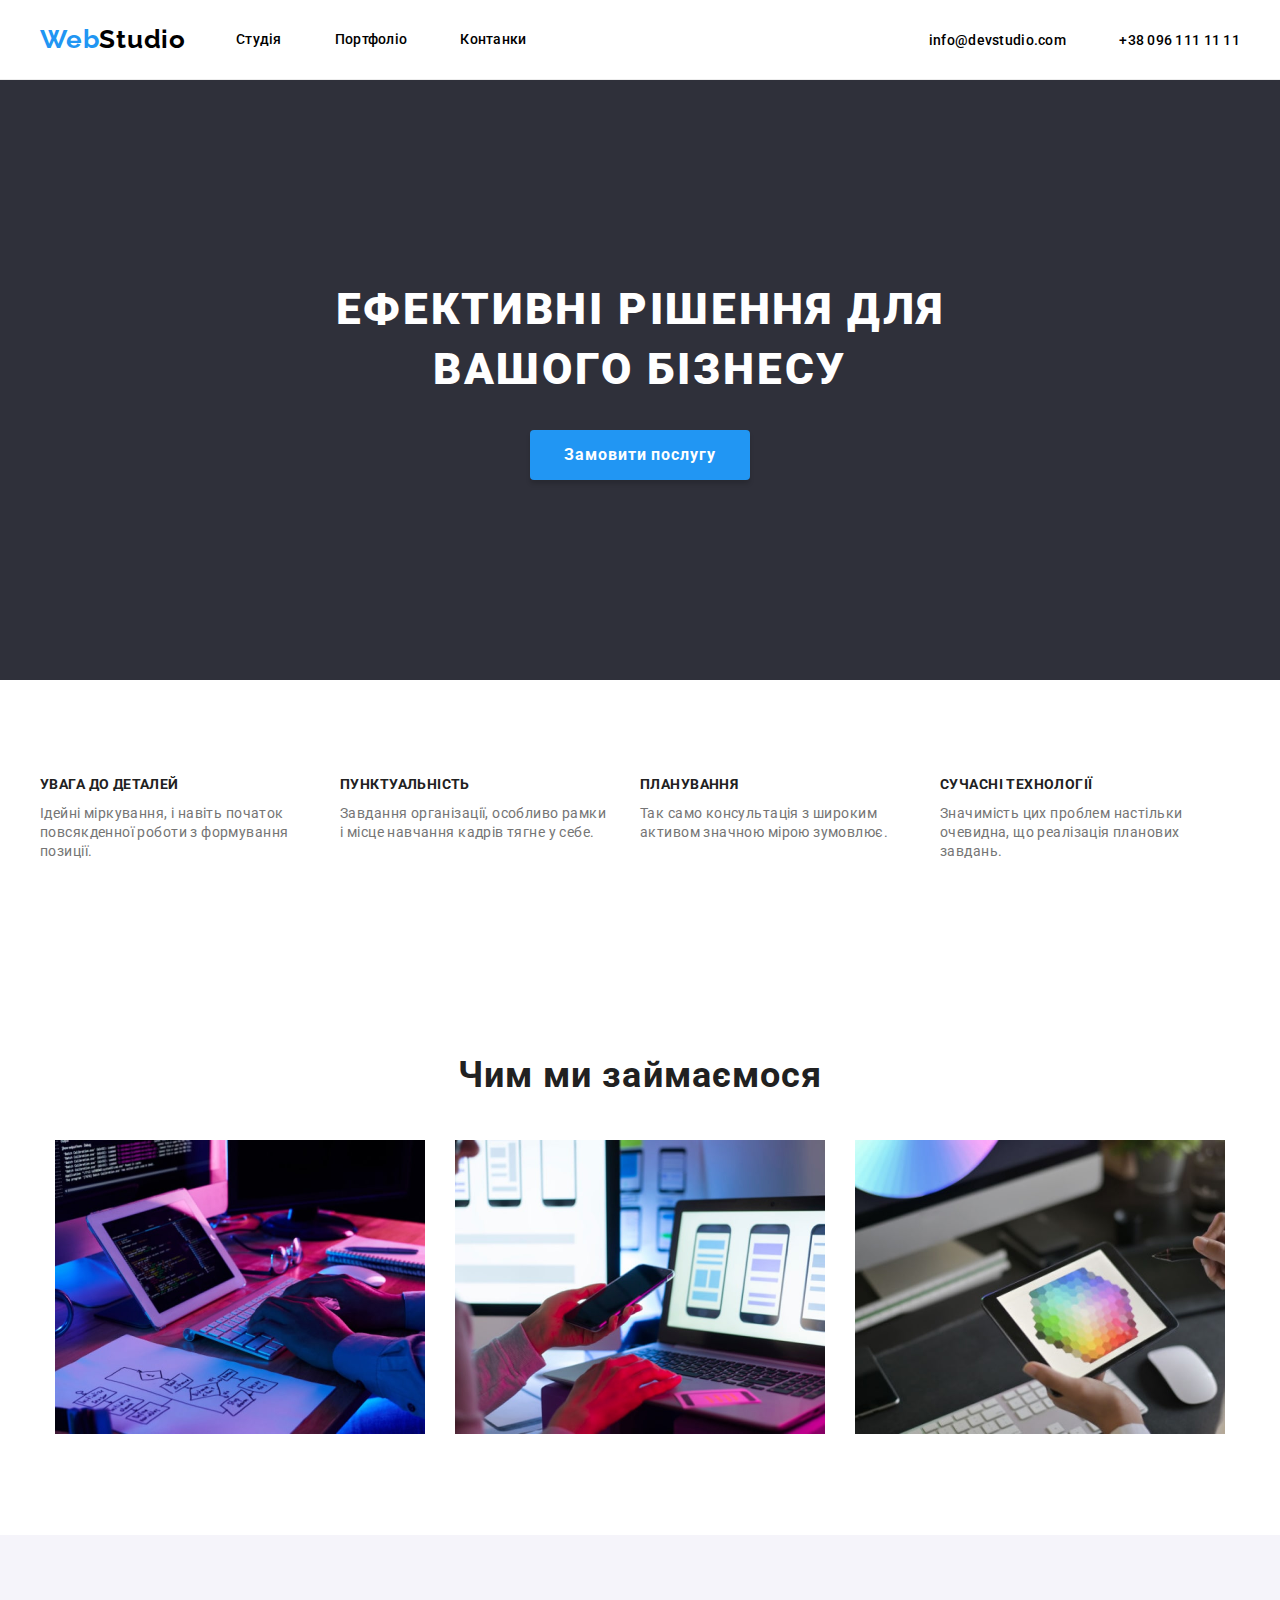
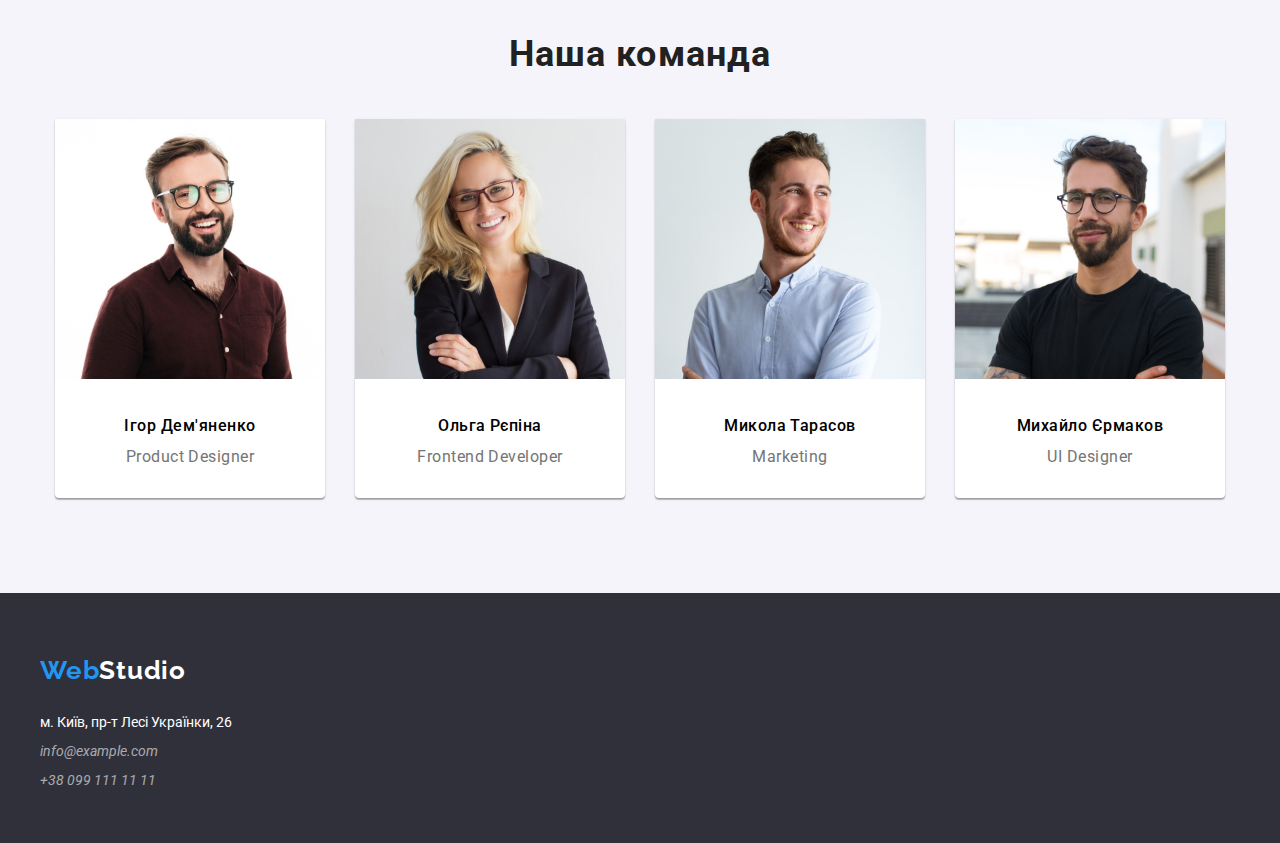
==== commit 2405110a: "hw2" ====
--- a/index.html
+++ b/index.html
@@ -8,7 +8,7 @@
     <link rel="preconnect" href="https://fonts.googleapis.com" />
     <link rel="preconnect" href="https://fonts.gstatic.com" crossorigin />
     <link
-      href="https://fonts.googleapis.com/css2?family=Raleway:wght@700&family=Roboto&display=swap"
+      href="https://fonts.googleapis.com/css2?family=Raleway:wght@700&family=Roboto:wght@400;500;700;900&display=swap"
       rel="stylesheet"
     />
 
@@ -20,11 +20,13 @@
     <header>
       <div class="container">
         <nav class="menu">
-          <a class="nav-link logo" href="#"> <span>Web</span>Studio </a>
+          <a class="nav-link logo" href="index.html">
+            <span>Web</span>Studio
+          </a>
           <ul>
             <li>
               <a class="nav-link" href="index.html">Студія</a>
-              <a class="nav-link" href="/pages/portfolio.html">Портфоліо</a>
+              <a class="nav-link" href="portfolio.html">Портфоліо</a>
               <a class="nav-link" href="#">Контанки</a>
             </li>
           </ul>
@@ -80,13 +82,28 @@
         <h2>Чим ми займаємося</h2>
         <ul>
           <li>
-            <img src="images/1.jpg" width="370" height="294" alt="робота" />
+            <img
+              src="images/1.jpg"
+              width="370"
+              height="294"
+              alt="розробка дизайну"
+            />
           </li>
           <li>
-            <img src="images/2.jpg" width="370" height="294" alt="робота" />
+            <img
+              src="images/2.jpg"
+              width="370"
+              height="294"
+              alt="розробка моб дизайну"
+            />
           </li>
           <li>
-            <img src="images/3.jpg" width="370" height="294" alt="робота" />
+            <img
+              src="images/3.jpg"
+              width="370"
+              height="294"
+              alt="розробка десктоп дизайну"
+            />
           </li>
         </ul>
       </section>
@@ -100,7 +117,7 @@
                 src="images/person1.jpg"
                 width="270"
                 height="260"
-                alt="фото"
+                alt="Ігор Дем'яненко"
               />
               <h3>Ігор Дем'яненко</h3>
               <label>Product Designer</label>
@@ -110,7 +127,7 @@
                 src="images/person2.jpg"
                 width="270"
                 height="260"
-                alt="фото"
+                alt="Ольга Рєпіна"
               />
               <h3>Ольга Рєпіна</h3>
               <label>Frontend Developer</label>
@@ -120,7 +137,7 @@
                 src="images/person3.jpg"
                 width="270"
                 height="260"
-                alt="фото"
+                alt="Микола Тарасов"
               />
               <h3>Микола Тарасов</h3>
               <label>Marketing</label>
@@ -130,7 +147,7 @@
                 src="images/person4.jpg"
                 width="270"
                 height="260"
-                alt="фото"
+                alt="Михайло Єрмаков"
               />
               <h3>Михайло Єрмаков</h3>
               <label>UI Designer</label>
--- a/css/style.css
+++ b/css/style.css
@@ -1,363 +1,353 @@
 * {
-    margin: 0;
-    padding: 0;
-    box-sizing: border-box;
+  margin: 0;
+  padding: 0;
+  box-sizing: border-box;
+  line-height: 1.36;
 }
 body {
-    font-family: 'Roboto', sans-serif;
-    background: #FFF;
+  font-family: "Roboto", sans-serif;
+  background: #fff;
 }
 header {
-    height: 80px;
-    border-bottom: 1px solid #ECECEC;
-}
-
-header .container{
-    display: flex;
-    justify-content: space-between;
-    align-items: center;
-    height: 80px;
-    border-bottom: 1px solid #ECECEC;
+  height: 80px;
+  border-bottom: 1px solid #ececec;
+}
+
+header .container {
+  display: flex;
+  justify-content: space-between;
+  align-items: center;
+  height: 80px;
+  border-bottom: 1px solid #ececec;
 }
 
 section {
-    padding-top: 95px;
-    padding-bottom: 95px;
+  padding-top: 95px;
+  padding-bottom: 95px;
 }
 
 section h2 {
-    font-family: 'Roboto';
-    font-style: normal;
-    font-weight: 700;
-    font-size: 36px;
-    line-height: 42px;
-    text-align: center;
-    letter-spacing: 0.03em;
-    color: #212121;
+  font-family: "Roboto";
+  font-style: normal;
+  font-weight: 700;
+  font-size: 36px;
+  text-align: center;
+  letter-spacing: 0.03em;
+  color: #212121;
 }
 
 .container {
-    width: 1200px;
-    margin: auto;
+  width: 1200px;
+  margin: auto;
 }
 .menu {
-    display: flex;
-    align-items: center;
-
-    font-weight: 700;
-    font-size: 26px;
+  display: flex;
+  align-items: center;
+
+  font-weight: 700;
+  font-size: 26px;
 }
 
 .menu ul {
-    display: flex;
-    list-style: none;
-    justify-content: space-between;
-
-    font-weight: 500;
-    font-size: 14px;
-}
-
+  display: flex;
+  list-style: none;
+  justify-content: space-between;
+
+  font-weight: 500;
+  font-size: 14px;
+}
 
 .contacts a {
-    margin-right: 0px;
-    margin-left: 50px;
+  margin-right: 0px;
+  margin-left: 50px;
 }
 
 .nav-link {
-    margin-right: 50px;
-    text-decoration: none;
-    color: black;
-    font-style: normal;
-    font-weight: 500;
-    font-size: 14px;
-    line-height: 16px;
-    letter-spacing: 0.02em;
-}
-
+  margin-right: 50px;
+  text-decoration: none;
+  color: black;
+  font-style: normal;
+  font-weight: 500;
+  font-size: 14px;
+  letter-spacing: 0.02em;
+}
 
 .nav-link:hover {
-    color: #2196F3;
+  color: #2196f3;
 }
 
 .logo {
-    font-family: 'Raleway', sans-serif;
-    font-style: normal;
-    font-weight: 700;
-    font-size: 26px;
-    line-height: 31px;
-    letter-spacing: 0.03em;
+  font-family: "Raleway", sans-serif;
+  font-style: normal;
+  font-weight: 700;
+  font-size: 26px;
+  letter-spacing: 0.03em;
 }
 .logo span {
-    color: #2196F3;
+  color: #2196f3;
 }
 
 .logo:hover span {
-    color: black;
+  color: black;
 }
 
 .solutions {
-    display: flex;
-    justify-content: center;
-    text-align: center;
-    align-items: center;
-    height: 600px;
-    
-    background-color: #2F303A;
+  display: flex;
+  justify-content: center;
+  text-align: center;
+  align-items: center;
+  height: 600px;
+
+  background-color: #2f303a;
 }
 
 .solutions h1 {
-    max-width: 700px;
-    color:white;
-    padding-bottom: 30px;
-
-    font-style: normal;
-    font-weight: 900;
-    font-size: 44px;
-    line-height: 60px;
-    
-    text-align: center;
-    letter-spacing: 0.06em;
-    text-transform: uppercase;
+  max-width: 700px;
+  color: white;
+  padding-bottom: 30px;
+
+  font-style: normal;
+  font-weight: 900;
+  font-size: 44px;
+
+  text-align: center;
+  letter-spacing: 0.06em;
+  text-transform: uppercase;
 }
 
 .solutions button {
-    width: 220px;
-    min-height: 50px;
-
-    border: 0px;
-    box-shadow: 0px 4px 4px rgba(0, 0, 0, 0.15);
-    border-radius: 4px;
-
-    background: #2196F3;
-    color:white;
-
-    font-family: 'Roboto';
-    font-style: normal;
-    font-weight: 700;
-    font-size: 16px;
-    line-height: 30px;
-    letter-spacing: 0.06em;
-}
-
-.solutions input:hover {
-    cursor: pointer;
+  width: 220px;
+  min-height: 50px;
+
+  border: 0px;
+  box-shadow: 0px 4px 4px rgba(0, 0, 0, 0.15);
+  border-radius: 4px;
+
+  background: #2196f3;
+  color: white;
+
+  font-family: "Roboto";
+  font-style: normal;
+  font-weight: 700;
+  font-size: 16px;
+  letter-spacing: 0.06em;
+}
+
+.solutions button:hover {
+  cursor: pointer;
 }
 
 .details ul {
-    display: flex;
-    justify-content: space-between;
-    list-style: none;
-    padding-left: 0px;
-    
+  display: flex;
+  justify-content: space-between;
+  list-style: none;
+  padding-left: 0px;
 }
 
 .details ul li {
-    margin-right: 30px;
+  margin-right: 30px;
 }
 
 .details ul li h3 {
-    padding-bottom: 10px;
-    color: #212121;
-    font-style: normal;
-    font-weight: 700;
-    font-size: 14px;
-    line-height: 16px;
-    letter-spacing: 0.03em;
-    text-transform: uppercase;
+  padding-bottom: 10px;
+  color: #212121;
+  font-style: normal;
+  font-weight: 700;
+  font-size: 14px;
+  letter-spacing: 0.03em;
+  text-transform: uppercase;
 }
 
 .details ul li p {
-    width: 270px;
-    color: #757575;
-    font-style: normal;
-    font-weight: 400;
-    font-size: 14px;
-    line-height: 24px;
-    letter-spacing: 0.03em;
+  width: 270px;
+  color: #757575;
+  font-style: normal;
+  font-weight: 400;
+  font-size: 14px;
+  letter-spacing: 0.03em;
 }
 
 .tech-images h2 {
-    text-align: center;
-    padding-bottom: 40px;
+  text-align: center;
+  padding-bottom: 40px;
 }
 
 .tech-images ul {
-    display: flex;
-    justify-content: space-between;
-    list-style: none;
-}
-    
+  display: flex;
+  justify-content: space-between;
+  list-style: none;
+}
+
 .tech-images ul li {
-    margin: 0 15px;
+  margin: 0 15px;
 }
 
 .team {
-    text-align: center;
-    background: #F5F4FA;
+  text-align: center;
+  background: #f5f4fa;
 }
 
 .team h2 {
-    padding-bottom: 40px;  
-}
-
+  padding-bottom: 40px;
+}
 
 .team ul {
-    list-style: none;
-    display: flex;
-    justify-content: space-between;
+  list-style: none;
+  display: flex;
+  justify-content: space-between;
 }
 
 .team ul li {
-    background: #FFFFFF;
-    width: 270px;
-    margin: 0 15px;
-    padding-bottom: 30px;
-    box-shadow: 0px 1px 3px rgba(0, 0, 0, 0.12), 0px 1px 1px rgba(0, 0, 0, 0.14), 0px 2px 1px rgba(0, 0, 0, 0.2);
-    border-radius: 0px 0px 4px 4px;
+  background: #ffffff;
+  width: 270px;
+  margin: 0 15px;
+  padding-bottom: 30px;
+  box-shadow: 0px 1px 3px rgba(0, 0, 0, 0.12), 0px 1px 1px rgba(0, 0, 0, 0.14),
+    0px 2px 1px rgba(0, 0, 0, 0.2);
+  border-radius: 0px 0px 4px 4px;
 }
 
 .team ul li h3 {
-    font-style: normal;
-    font-weight: 500;
-    font-size: 16px;
-    line-height: 19px;
-    text-align: center;
-    letter-spacing: 0.03em;
-    padding-top: 30px;
-    padding-bottom: 10px;
+  font-style: normal;
+  font-weight: 500;
+  font-size: 16px;
+  text-align: center;
+  letter-spacing: 0.03em;
+  padding-top: 30px;
+  padding-bottom: 10px;
 }
 
 .team ul li label {
-    color: #757575;
-    font-style: normal;
-    font-weight: 400;
-    font-size: 16px;
-    line-height: 19px;
-    text-align: center;
-    letter-spacing: 0.03em;
+  color: #757575;
+  font-style: normal;
+  font-weight: 400;
+  font-size: 16px;
+  text-align: center;
+  letter-spacing: 0.03em;
 }
 
 footer {
-    padding: 60px 0;
-    height: 250px;
-    background: #2F303A;
-    font-family: 'Raleway';
-    font-style: normal;
-    font-weight: 700;
-    font-size: 26px;
+  padding: 60px 0;
+  height: 250px;
+  background: #2f303a;
+  font-family: "Raleway";
+  font-style: normal;
+  font-weight: 700;
+  font-size: 26px;
 }
 footer .container > address {
-    padding-top: 20px;
+  padding-top: 20px;
 }
 
 footer .logo {
-    color: white;
+  color: white;
 }
 
 footer .logo:hover {
-    color: #2196F3;
+  color: #2196f3;
 }
 
 footer .logo:hover span {
-    color: white;
+  color: white;
 }
 
 footer ul {
-    font-family: 'Roboto';
-    font-weight: 400;
-    font-size: 14px;
-    list-style: none;
-    color: white;
-    padding: 0;
+  font-family: "Roboto";
+  font-weight: 400;
+  font-size: 14px;
+  list-style: none;
+  color: white;
+  padding: 0;
 }
 
 footer ul li {
-    padding: 5px 0;
-    font-size: 14px;
+  padding: 5px 0;
+  font-size: 14px;
 }
 
 footer ul li address {
-    font-style: normal;
+  font-style: normal;
 }
 
 footer ul li a {
-    text-decoration: none;
-    color: rgba(255,255,255,0.6);
+  text-decoration: none;
+  color: rgba(255, 255, 255, 0.6);
 }
 
 /*portfolio page*/
 .guide {
-    padding-top: 100px;
-    padding-bottom: 50px;
-}
-
- .guide ul {
-   display: flex;
-   justify-content: space-between;
-   list-style: none;
-   width: 550px;
-   margin: auto;
-   padding: 10px 0;
- }
-
- .guide ul li input {
-    background: #F5F4FA;
-    color: #212121;
-    border: none;
-    border-radius: 4px;
-    padding: 5px;
-    font-family: 'Roboto';
-    font-size: 16px;
-    font-weight: 500;
- }
-
- .guide ul li input:hover {
-    background: #2196F3;
-    color: #ffffff;
-    cursor: pointer;
-    
- }
- .products {
-    padding-top: 0;
- }
- .products ul {
-    list-style: none;
-    display: flex;
-    flex-wrap: wrap;
-    gap: 30px;
-    justify-content: space-between;
-    margin: auto;
- }
+  padding-top: 100px;
+  padding-bottom: 50px;
+}
+
+.guide ul {
+  display: flex;
+  justify-content: space-between;
+  list-style: none;
+  width: 550px;
+  margin: auto;
+  padding: 10px 0;
+}
+.guide ul li {
+  white-space: nowrap;
+  padding: 6px 4px;
+}
+.guide ul li button {
+  padding: 6px 25px;
+  background: #f5f4fa;
+  color: #212121;
+  border: none;
+  border-radius: 4px;
+  word-wrap: unset;
+  font-family: "Roboto";
+  font-size: 16px;
+  font-weight: 500;
+}
+
+.guide ul li input:hover {
+  background: #2196f3;
+  color: #ffffff;
+  cursor: pointer;
+}
+.products {
+  padding-top: 0;
+}
+.products ul {
+  list-style: none;
+  display: flex;
+  flex-wrap: wrap;
+  gap: 30px;
+  justify-content: space-between;
+  margin: auto;
+}
 
 .products ul li {
-    padding-bottom: 20px;
-    border: 1px solid #EEEEEE;
-    flex-basis: calc((100% - 60px) / 3);
-
+  max-width: 370px;
+  padding-bottom: 20px;
+  border: 1px solid #eeeeee;
+  flex-basis: calc((100% - 60px) / 3);
 }
 
 .products ul li:hover {
-    box-shadow: 0px 1px 1px rgba(0, 0, 0, 0.12), 0px 4px 4px rgba(0, 0, 0, 0.6), 0px 4px 6px rgba(0, 0, 0, 0.16);
+  box-shadow: 0px 1px 1px rgba(0, 0, 0, 0.12), 0px 4px 4px rgba(0, 0, 0, 0.6),
+    0px 4px 6px rgba(0, 0, 0, 0.16);
 }
 
 .products ul h3 {
-    padding: 20px 0px 5px 24px;
-    font-family: 'Roboto';
-    font-style: normal;
-    font-weight: 700;
-    font-size: 18px;
-    line-height: 36px;
-    letter-spacing: 0.06em;
+  padding: 20px 0px 5px 24px;
+  font-family: "Roboto";
+  font-style: normal;
+  font-weight: 700;
+  font-size: 18px;
+  letter-spacing: 0.06em;
 }
 
 .products ul label {
-    padding: 5px 0px 20px 24px;
-    color: #757575;
-    font-family: 'Roboto';
-    font-style: normal;
-    font-weight: 400;
-    font-size: 16px;
-    line-height: 30px;
-    letter-spacing: 0.03em;   
-}
-
+  padding: 5px 0px 20px 24px;
+  color: #757575;
+  font-family: "Roboto";
+  font-style: normal;
+  font-weight: 400;
+  font-size: 16px;
+  letter-spacing: 0.03em;
+}
